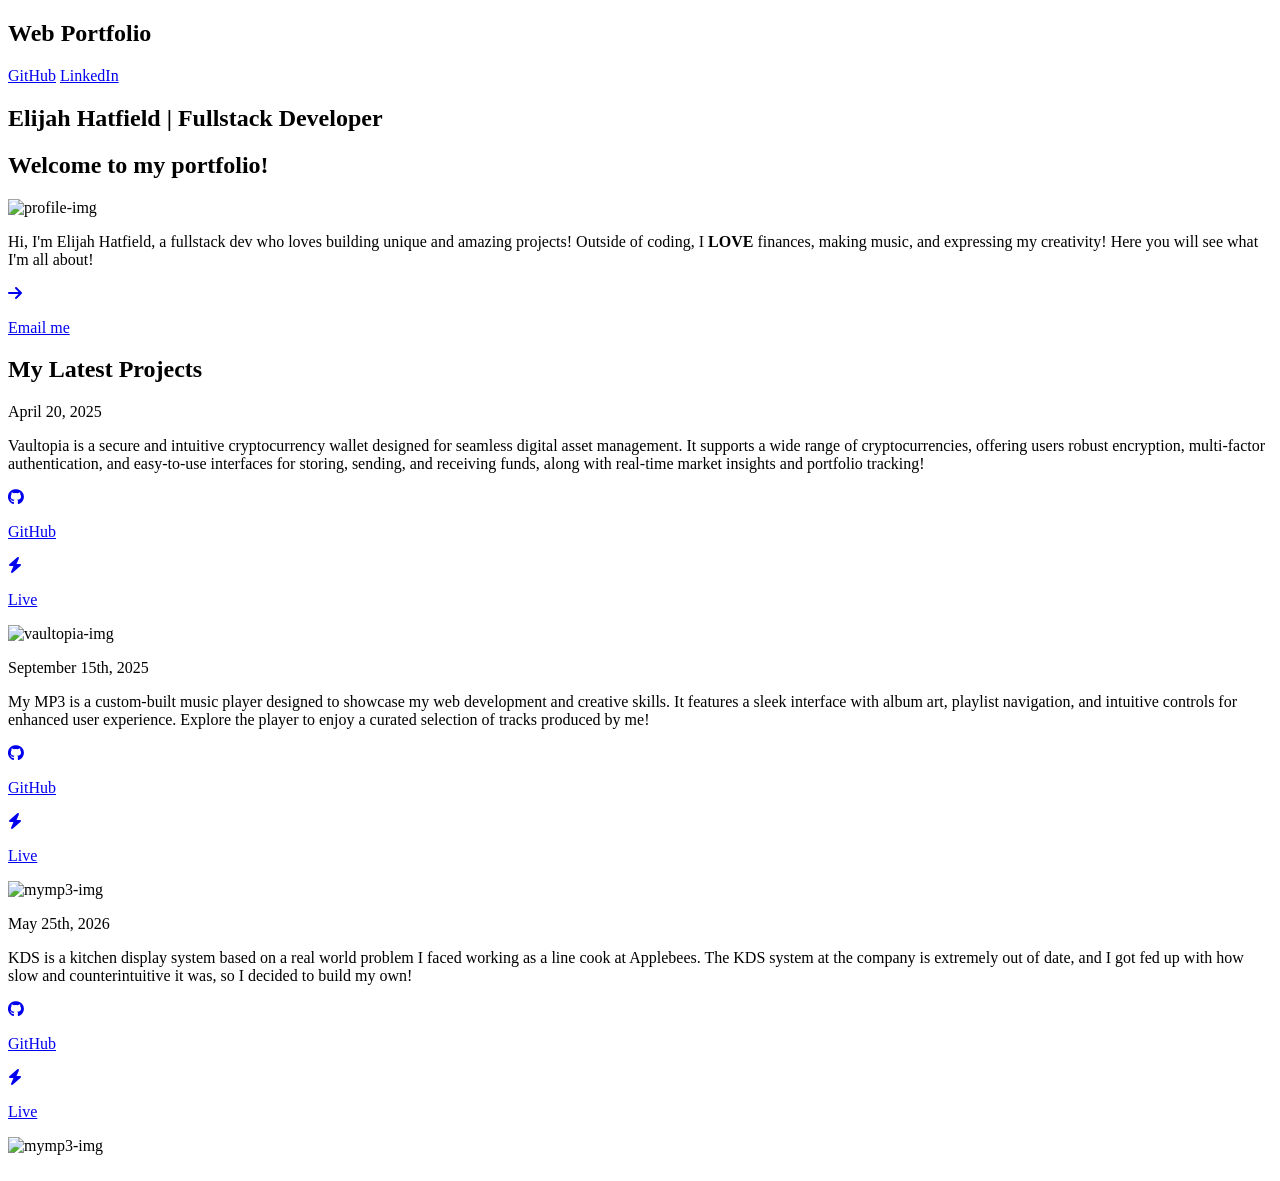
==== index.html @ 163bf34b "Update index.html" ====
<!DOCTYPE html>
<html lang="en">

<head>
    <meta charset="UTF-8">
    <meta name="viewport" content="width=device-width, initial-scale=1.0">
    <title>Elijah Hatfield</title>
    <link rel="preconnect" href="https://fonts.googleapis.com">
    <link rel="preconnect" href="https://fonts.gstatic.com" crossorigin>
    <link href="https://fonts.googleapis.com/css2?family=Inter:wght@100;200;300;400;500;600;700;800;900&display=swap"
        rel="stylesheet">
    <link rel="stylesheet" href="https://cdnjs.cloudflare.com/ajax/libs/font-awesome/6.5.1/css/all.min.css"
        integrity="sha512-DTOQO9RWCH3ppGqcWaEA1BIZOC6xxalwEsw9c2QQeAIftl+Vegovlnee1c9QX4TctnWMn13TZye+giMm8e2LwA=="
        crossorigin="anonymous" referrerpolicy="no-referrer" />

    <link rel="stylesheet" href="styles.css" />
    <!-- Particles.js -->
    <script src="https://cdn.jsdelivr.net/npm/tsparticles@2/tsparticles.bundle.min.js"></script>
    <div id="tsparticles"></div>
</head>

<body class="animate-on-load">
    <header>
        <h2><strong>Web Portfolio</strong></h2>
        <nav>
            <a class="darkerText link-hover" href="https://github.com/hatfiee4" target="_blank">GitHub</a>
            <a class="darkerText link-hover" href="https://www.linkedin.com/in/elijah-hatfield-850596313/" target="_blank">LinkedIn</a>
        </nav>
    </header>
    <main>
        <section>
            <div class="nameContainer">
                <h1><strong>Elijah Hatfield | Fullstack Developer</strong></h1>
                <h2 class="darkerText"><strong>Welcome to my portfolio!</strong></h2>
            </div>
            <div class="statsContainer">
                <div class="imgContainer">
                    <img src="./images/elijahhatfield.JPG" alt="profile-img" />
                </div>
                <div class="stats darkerText">
                </div>
            </div>
            <p class="aboutMe">Hi, I'm Elijah Hatfield, a fullstack dev who loves building unique and amazing projects! Outside of coding, I <strong>LOVE</strong> finances, making music, and expressing my creativity! Here you will see what I'm all about!</p>
            <div>
                <a href="mailto:elijahhatfield808@gmail.com" class="outreach darkerText link-hover">
                    <i class="fa-solid fa-arrow-right"></i>
                    <p>Email me</p>
                </a>
            </div>
        </section>
        <section class="projectContainer">
            <h1><strong>My Latest Projects</strong></h1>
            <div class="projectItem">
                
                <div>
                    <p class="darkerText">April 20, 2025</p>
                    <p>
                        Vaultopia is a secure and intuitive cryptocurrency wallet designed for seamless digital asset management. It supports a wide range of cryptocurrencies, offering users robust encryption, multi-factor authentication, and easy-to-use interfaces for storing, sending, and receiving funds, along with real-time market insights and portfolio tracking!</p>
                    <div class="linkContainer">
                        <a target="_blank" href="https://github.com/hatfiee4/Vaultopia" class="linkItem link-hover">
                            <div>
                                <i class="fa-brands fa-github"></i>
                            </div>
                            <p class="">GitHub</p>
                        </a>
                        <a target="_blank" href="https://www.swolenormous.smoljames.com" class="linkItem link-hover">
                            <div>
                                <i class="fa-solid fa-bolt"></i>
                            </div>
                            <p class=""> <a href="https://hatfiee4.github.io/Vaultopia/vaultovahome.html" class="linkItem link-hover"> Live</p>
                        </a>
                    </div>
                </div>
                <div>
                    <img src="./images/vaultopia5.png" alt="vaultopia-img" />
                </div>
            </div>
            </div>
            <div class="projectItem">
                <div>
                    <p class="darkerText">September 15th, 2025</p>
                    <p>My MP3 is a custom-built music player designed to showcase my web development and creative skills. It features a sleek interface with album art, playlist navigation, and intuitive controls for enhanced user experience. Explore the player to enjoy a curated selection of tracks produced by me! </p>
                    <div class="linkContainer">
                        <a target="_blank" href="https://github.com/hatfiee4/MyMp3" class="linkItem link-hover">
                            <div>
                                <i class="fa-brands fa-github"></i>
                            </div>
                            <p class="">GitHub</p>
                        </a>
                        <a target="_blank" href="https://swolenormous.smoljames.com/" class="linkItem link-hover">
                            <div>
                                <i class="fa-solid fa-bolt"></i>
                            </div>
                            <p class=""> <a href="https://hatfiee4.github.io/MyMp3/" class="linkItem link-hover"> Live</p>
                            
                        </a>
                    </div>
                </div>
                <div>
                    <img src="./images/MyMp32.png" alt="mymp3-img" />
                </div>
            </div>
            <div class="projectItem">
                <div>
                    <p class="darkerText">May 25th, 2026</p>
                    <p>KDS is a kitchen display system based on a real world problem I faced working as a line cook at Applebees. The KDS system at the company is extremely out of date, and I got fed up with how slow and counterintuitive it was, so I decided to build my own! </p>
                    <div class="linkContainer">
                        <a target="_blank" href="https://github.com/hatfiee4/KDS" class="linkItem link-hover">
                            <div>
                                <i class="fa-brands fa-github"></i>
                            </div>
                            <p class="">GitHub</p>
                        </a>
                        <a target="_blank" href="https://swolenormous.smoljames.com/" class="linkItem link-hover">
                            <div>
                                <i class="fa-solid fa-bolt"></i>
                            </div>
                            <p class=""> <a href="https://hatfiee4.github.io/KDS/" class="linkItem link-hover"> Live</p>
                        </a> 
                    </div>
                </div>
                <div>
                    <img src="./images/KDS.png" alt="mymp3-img" />
                </div>
            </div>
        </section>
    </main>
    <!-- Modal for enlarged images -->
    <div id="imageModal" class="image-modal">
        <img id="enlargedImage" src="" alt="" />
    </div>
    <script src="script.js"></script>
</body>

</html>
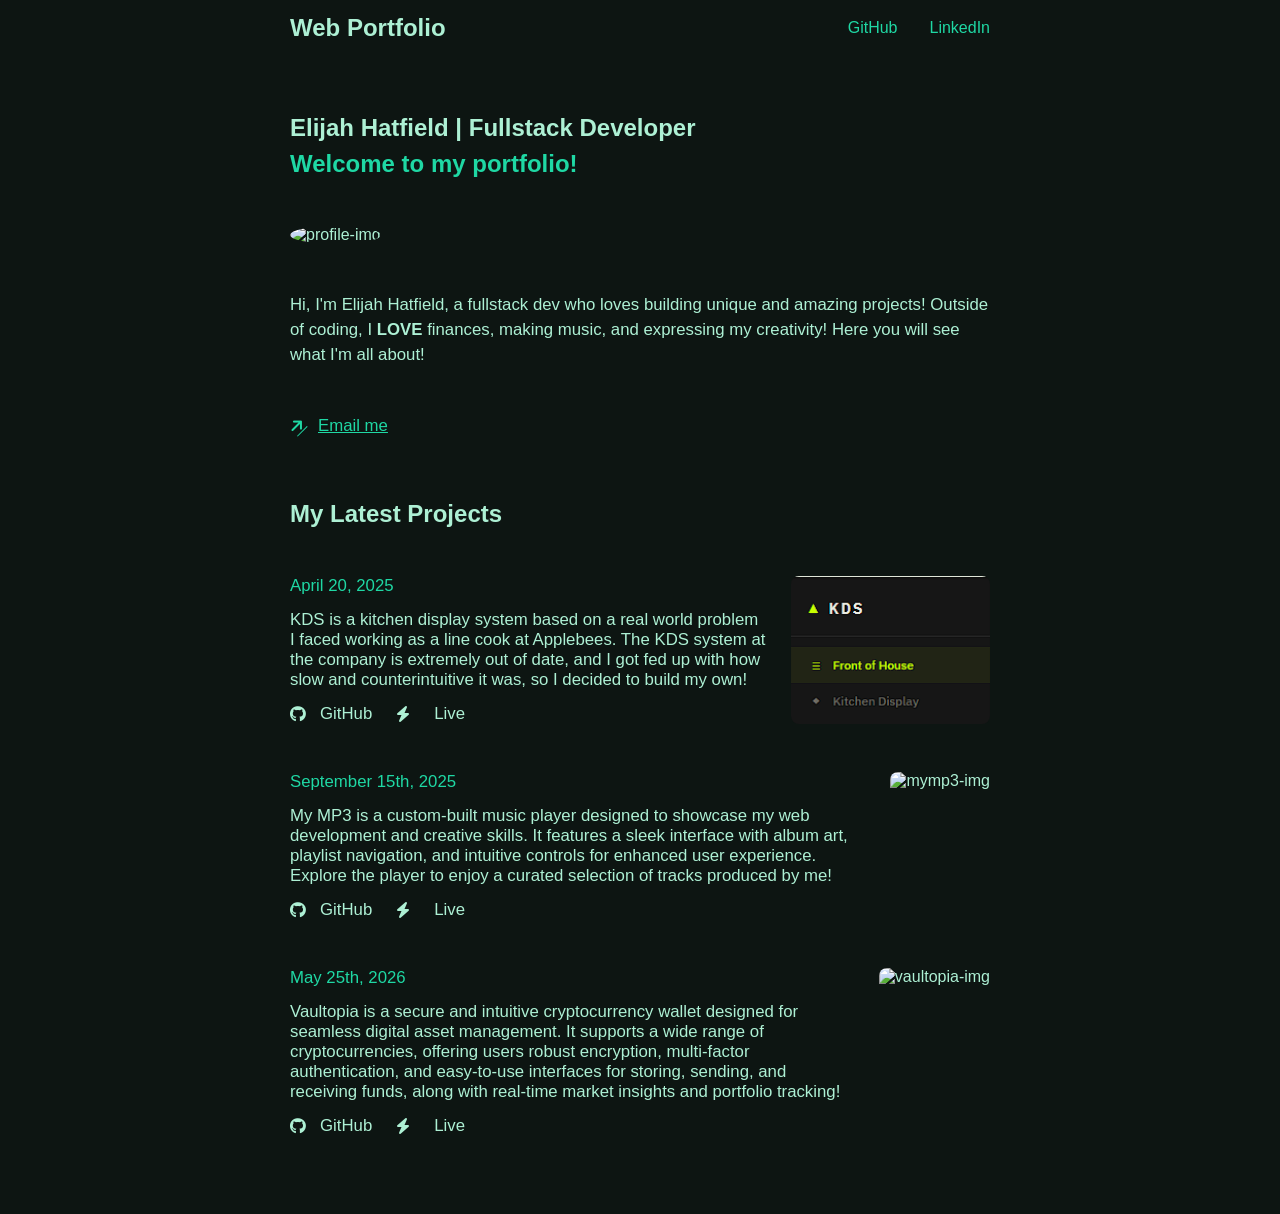
==== commit aaf50774: "Update index.html" ====
--- a/index.html
+++ b/index.html
@@ -54,10 +54,9 @@
                 
                 <div>
                     <p class="darkerText">April 20, 2025</p>
-                    <p>
-                        Vaultopia is a secure and intuitive cryptocurrency wallet designed for seamless digital asset management. It supports a wide range of cryptocurrencies, offering users robust encryption, multi-factor authentication, and easy-to-use interfaces for storing, sending, and receiving funds, along with real-time market insights and portfolio tracking!</p>
+                    <p>KDS is a kitchen display system based on a real world problem I faced working as a line cook at Applebees. The KDS system at the company is extremely out of date, and I got fed up with how slow and counterintuitive it was, so I decided to build my own!</p>
                     <div class="linkContainer">
-                        <a target="_blank" href="https://github.com/hatfiee4/Vaultopia" class="linkItem link-hover">
+                        <a target="_blank" href="https://github.com/hatfiee4/KDS" class="linkItem link-hover">
                             <div>
                                 <i class="fa-brands fa-github"></i>
                             </div>
@@ -67,12 +66,12 @@
                             <div>
                                 <i class="fa-solid fa-bolt"></i>
                             </div>
-                            <p class=""> <a href="https://hatfiee4.github.io/Vaultopia/vaultovahome.html" class="linkItem link-hover"> Live</p>
+                            <p class=""> <a href="https://hatfiee4.github.io/KDS/" class="linkItem link-hover"> Live</p>
                         </a>
                     </div>
                 </div>
                 <div>
-                    <img src="./images/vaultopia5.png" alt="vaultopia-img" />
+                    <img src="./images/KDS.png" alt="KDS-img" />
                 </div>
             </div>
             </div>
@@ -103,9 +102,9 @@
             <div class="projectItem">
                 <div>
                     <p class="darkerText">May 25th, 2026</p>
-                    <p>KDS is a kitchen display system based on a real world problem I faced working as a line cook at Applebees. The KDS system at the company is extremely out of date, and I got fed up with how slow and counterintuitive it was, so I decided to build my own! </p>
+                    <p>Vaultopia is a secure and intuitive cryptocurrency wallet designed for seamless digital asset management. It supports a wide range of cryptocurrencies, offering users robust encryption, multi-factor authentication, and easy-to-use interfaces for storing, sending, and receiving funds, along with real-time market insights and portfolio tracking! </p>
                     <div class="linkContainer">
-                        <a target="_blank" href="https://github.com/hatfiee4/KDS" class="linkItem link-hover">
+                        <a target="_blank" href="https://github.com/hatfiee4/Vaultopia" class="linkItem link-hover">
                             <div>
                                 <i class="fa-brands fa-github"></i>
                             </div>
@@ -115,12 +114,12 @@
                             <div>
                                 <i class="fa-solid fa-bolt"></i>
                             </div>
-                            <p class=""> <a href="https://hatfiee4.github.io/KDS/" class="linkItem link-hover"> Live</p>
+                            <p class=""> <a href="https://hatfiee4.github.io/Vaultopia/vaultovahome.html" class="linkItem link-hover"> Live</p>
                         </a> 
                     </div>
                 </div>
                 <div>
-                    <img src="./images/KDS.png" alt="mymp3-img" />
+                    <img src="./images/vaultopia5.png" alt="vaultopia-img" />
                 </div>
             </div>
         </section>
--- a/styles.css
+++ b/styles.css
@@ -0,0 +1,302 @@
+:root {
+    --primary-color: #adf0d4;
+    --secondary-color: #1fd8a4;
+    --bg-color: #0d1512;
+}
+
+* {
+    margin: 0;
+    padding: 0;
+    box-sizing: border-box;
+    font-family: 'Inter', sans-serif;
+    transition-duration: 200ms;
+}
+
+body {
+    background: var(--bg-color);
+    color: var(--primary-color);
+    min-height: 100vh;
+    display: flex;
+    flex-direction: column;
+    gap: 72px;
+    padding: 14px;
+}
+
+/* Opening animation */
+@keyframes fadeInUp {
+    from {
+        opacity: 0;
+        transform: translateY(20px);
+    }
+    to {
+        opacity: 1;
+        transform: translateY(0);
+    }
+}
+
+.animate-on-load {
+    animation: fadeInUp 0.8s ease-out forwards;
+}
+
+.darkerText {
+    color: var(--secondary-color);
+}
+
+header,
+main,
+footer {
+    max-width: 700px;
+    margin: 0 auto;
+    width: 100%;
+}
+
+p {
+    font-size: 1.05em;
+}
+
+header {
+    display: flex;
+    align-items: center;
+    justify-content: space-between;
+    gap: 14px;
+}
+
+nav {
+    color: var(--secondary-color);
+    display: flex;
+    align-items: center;
+    gap: 32px;
+}
+
+nav a {
+    cursor: pointer;
+    text-decoration: none;
+}
+
+/* Hover animation for links */
+.link-hover {
+    position: relative;
+}
+
+.link-hover::after {
+    content: '';
+    position: absolute;
+    width: 0;
+    height: 2px;
+    bottom: -2px;
+    left: 0;
+    background-color: var(--secondary-color);
+    transition: width 0.3s ease;
+}
+
+.link-hover:hover::after {
+    width: 100%;
+}
+
+.link-hover:hover {
+    transform: scale(1.05);
+    opacity: 1;
+    color: var(--primary-color);
+}
+
+main,
+section,
+.nameContainer {
+    display: flex;
+    flex-direction: column;
+}
+
+main {
+    gap: 64px;
+    padding-bottom: 64px;
+}
+
+section {
+    gap: 48px;
+}
+
+.nameContainer {
+    gap: 8px;
+}
+
+.statsContainer {
+    display: flex;
+    flex-direction: column;
+    align-items: stretch;
+    gap: 24px;
+}
+
+.imgContainer {
+    border-radius: 100%;
+    max-width: 114px;
+    overflow: hidden;
+    transition: transform 0.3s ease, box-shadow 0.3s ease;
+}
+
+.imgContainer:hover {
+    transform: scale(1.05);
+    box-shadow: 0 4px 8px rgba(0, 0, 0, 0.3);
+}
+
+.imgContainer img {
+    width: 100%;
+    aspect-ratio: 1/1;
+    object-fit: cover;
+}
+
+.stats {
+    display: flex;
+    flex-direction: column;
+    gap: 14px;
+}
+
+.stats>div {
+    flex: 1;
+    display: flex;
+    align-items: center;
+    gap: 8px;
+}
+
+.stats div i {
+    font-size: 1.4em;
+}
+
+.stats div div {
+    display: grid;
+    place-items: center;
+    min-width: 40px;
+}
+
+.aboutMe {
+    line-height: 1.5em;
+}
+
+.outreach {
+    display: flex;
+    align-items: center;
+    gap: 14px;
+    cursor: pointer;
+    width: fit-content;
+    margin-right: auto;
+}
+
+.outreach i {
+    transform: rotate(-45deg);
+}
+
+.projectContainer {
+    display: flex;
+    flex-direction: column;
+    gap: 48px;
+}
+
+.headerText {
+    margin-bottom: 24px;
+}
+
+.projectItem {
+    display: flex;
+    align-items: stretch;
+    gap: 24px;
+}
+
+.projectItem div:first-child {
+    display: flex;
+    flex-direction: column;
+    gap: 14px;
+    flex: 1;
+}
+
+.projectItem>div:last-child {
+    aspect-ratio: 16/9;
+    max-width: 30%;
+    overflow: hidden;
+    border-radius: 8px;
+    transition: transform 0.3s ease, box-shadow 0.3s ease;
+}
+
+.projectItem>div:last-child:hover {
+    transform: scale(1.05);
+    box-shadow: 0 4px 8px rgba(0, 0, 0, 0.3);
+}
+
+.projectItem>div:last-child img {
+    width: 100%;
+    height: 100%;
+    object-fit: cover;
+    cursor: zoom-in;
+    transition: opacity 0.3s ease;
+}
+
+.projectItem>div:last-child img:hover {
+    opacity: 0.9;
+}
+
+.linkContainer {
+    display: flex;
+    align-items: center;
+    gap: 24px;
+}
+
+.linkItem {
+    display: flex;
+    flex-direction: row !important;
+    align-items: center;
+    gap: 14px !important;
+    color: var(--primary-color);
+    text-decoration: none;
+    cursor: pointer;
+}
+
+/* Modal for enlarged image */
+.image-modal {
+    display: none;
+    position: fixed;
+    top: 0;
+    left: 0;
+    width: 100%;
+    height: 100%;
+    background: rgba(0, 0, 0, 0.8);
+    z-index: 1000;
+    justify-content: center;
+    align-items: center;
+    padding: 20px;
+}
+
+.image-modal img {
+    max-width: 90%;
+    max-height: 90%;
+    object-fit: contain;
+    border-radius: 8px;
+}
+
+.image-modal.active {
+    display: flex;
+}
+
+@media (min-width: 640px) {
+    .statsContainer {
+       
+
+        flex-direction: row;
+    }
+
+    .stats {
+        gap: 0px;
+    }
+
+    .aboutMe {
+        width: 100%;
+        margin-right: auto;
+    }
+}
+
+#tsparticles {
+    position: fixed;
+    width: 100%;
+    height: 100%;
+    top: 0;
+    left: 0;
+    z-index: -1;
+    pointer-events: none;
+}
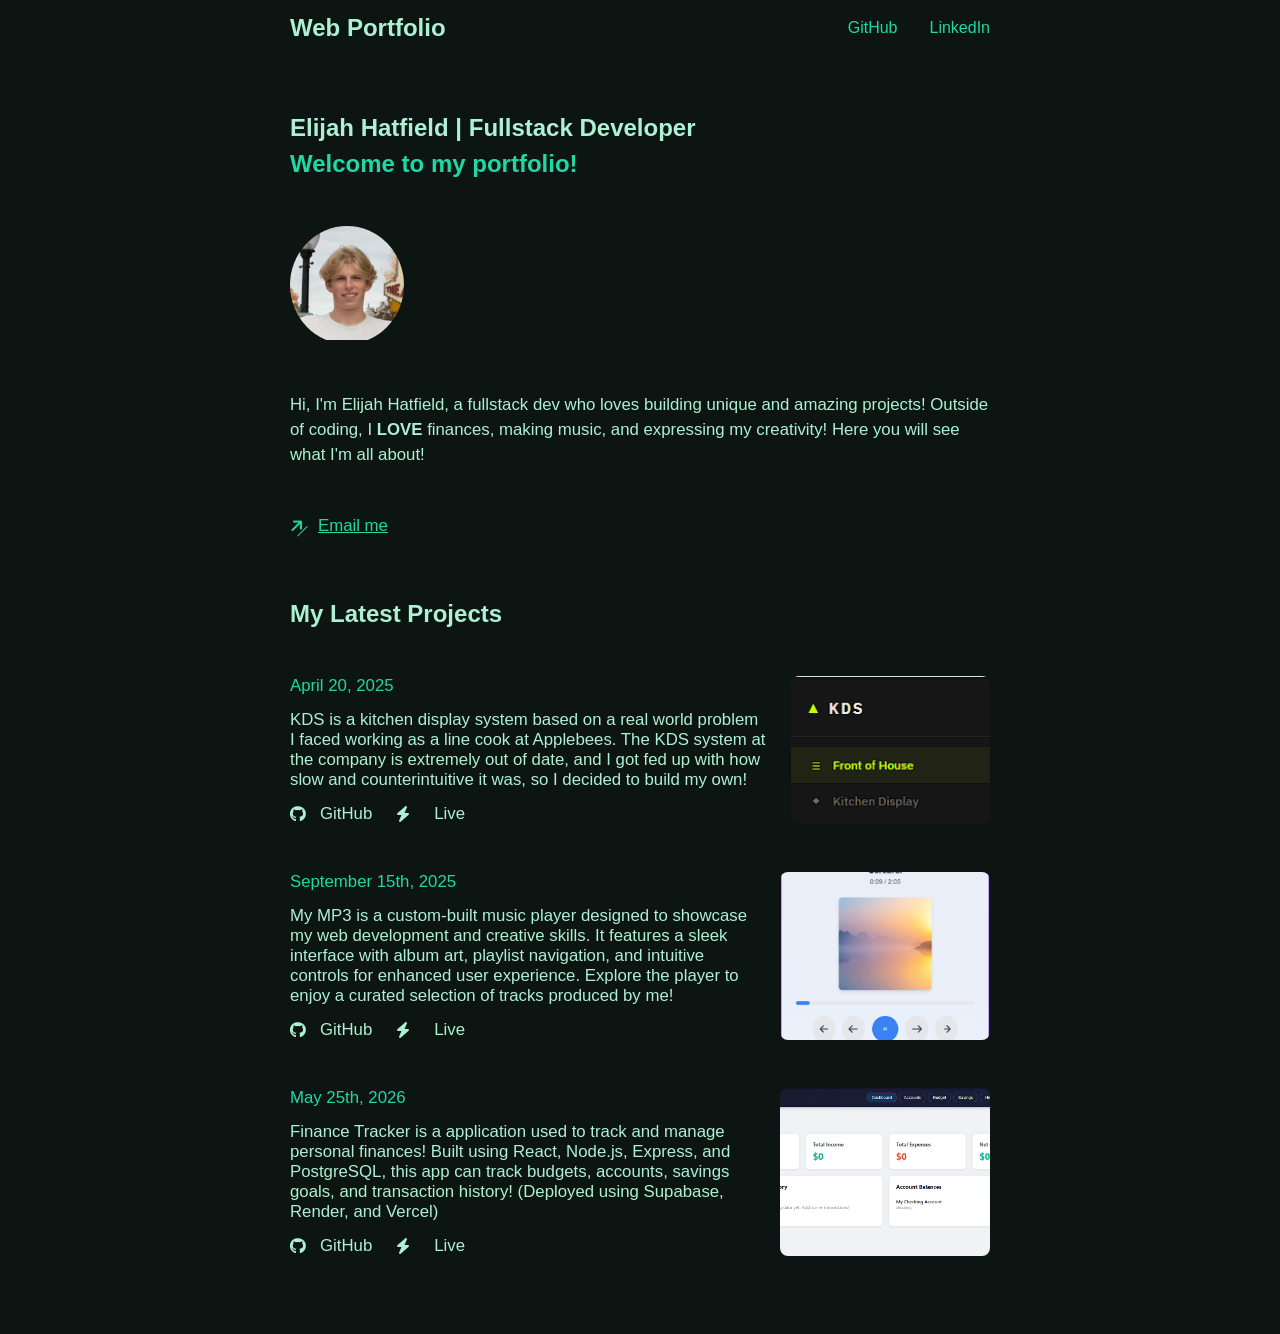
==== commit 3b1c0468: "Update portfolio" ====
--- a/index.html
+++ b/index.html
@@ -1,134 +1,134 @@
-<!DOCTYPE html>
-<html lang="en">
-
-<head>
-    <meta charset="UTF-8">
-    <meta name="viewport" content="width=device-width, initial-scale=1.0">
-    <title>Elijah Hatfield</title>
-    <link rel="preconnect" href="https://fonts.googleapis.com">
-    <link rel="preconnect" href="https://fonts.gstatic.com" crossorigin>
-    <link href="https://fonts.googleapis.com/css2?family=Inter:wght@100;200;300;400;500;600;700;800;900&display=swap"
-        rel="stylesheet">
-    <link rel="stylesheet" href="https://cdnjs.cloudflare.com/ajax/libs/font-awesome/6.5.1/css/all.min.css"
-        integrity="sha512-DTOQO9RWCH3ppGqcWaEA1BIZOC6xxalwEsw9c2QQeAIftl+Vegovlnee1c9QX4TctnWMn13TZye+giMm8e2LwA=="
-        crossorigin="anonymous" referrerpolicy="no-referrer" />
-
-    <link rel="stylesheet" href="styles.css" />
-    <!-- Particles.js -->
-    <script src="https://cdn.jsdelivr.net/npm/tsparticles@2/tsparticles.bundle.min.js"></script>
-    <div id="tsparticles"></div>
-</head>
-
-<body class="animate-on-load">
-    <header>
-        <h2><strong>Web Portfolio</strong></h2>
-        <nav>
-            <a class="darkerText link-hover" href="https://github.com/hatfiee4" target="_blank">GitHub</a>
-            <a class="darkerText link-hover" href="https://www.linkedin.com/in/elijah-hatfield-850596313/" target="_blank">LinkedIn</a>
-        </nav>
-    </header>
-    <main>
-        <section>
-            <div class="nameContainer">
-                <h1><strong>Elijah Hatfield | Fullstack Developer</strong></h1>
-                <h2 class="darkerText"><strong>Welcome to my portfolio!</strong></h2>
-            </div>
-            <div class="statsContainer">
-                <div class="imgContainer">
-                    <img src="./images/elijahhatfield.JPG" alt="profile-img" />
-                </div>
-                <div class="stats darkerText">
-                </div>
-            </div>
-            <p class="aboutMe">Hi, I'm Elijah Hatfield, a fullstack dev who loves building unique and amazing projects! Outside of coding, I <strong>LOVE</strong> finances, making music, and expressing my creativity! Here you will see what I'm all about!</p>
-            <div>
-                <a href="mailto:elijahhatfield808@gmail.com" class="outreach darkerText link-hover">
-                    <i class="fa-solid fa-arrow-right"></i>
-                    <p>Email me</p>
-                </a>
-            </div>
-        </section>
-        <section class="projectContainer">
-            <h1><strong>My Latest Projects</strong></h1>
-            <div class="projectItem">
-                
-                <div>
-                    <p class="darkerText">April 20, 2025</p>
-                    <p>KDS is a kitchen display system based on a real world problem I faced working as a line cook at Applebees. The KDS system at the company is extremely out of date, and I got fed up with how slow and counterintuitive it was, so I decided to build my own!</p>
-                    <div class="linkContainer">
-                        <a target="_blank" href="https://github.com/hatfiee4/KDS" class="linkItem link-hover">
-                            <div>
-                                <i class="fa-brands fa-github"></i>
-                            </div>
-                            <p class="">GitHub</p>
-                        </a>
-                        <a target="_blank" href="https://www.swolenormous.smoljames.com" class="linkItem link-hover">
-                            <div>
-                                <i class="fa-solid fa-bolt"></i>
-                            </div>
-                            <p class=""> <a href="https://hatfiee4.github.io/KDS/" class="linkItem link-hover"> Live</p>
-                        </a>
-                    </div>
-                </div>
-                <div>
-                    <img src="./images/KDS.png" alt="KDS-img" />
-                </div>
-            </div>
-            </div>
-            <div class="projectItem">
-                <div>
-                    <p class="darkerText">September 15th, 2025</p>
-                    <p>My MP3 is a custom-built music player designed to showcase my web development and creative skills. It features a sleek interface with album art, playlist navigation, and intuitive controls for enhanced user experience. Explore the player to enjoy a curated selection of tracks produced by me! </p>
-                    <div class="linkContainer">
-                        <a target="_blank" href="https://github.com/hatfiee4/MyMp3" class="linkItem link-hover">
-                            <div>
-                                <i class="fa-brands fa-github"></i>
-                            </div>
-                            <p class="">GitHub</p>
-                        </a>
-                        <a target="_blank" href="https://swolenormous.smoljames.com/" class="linkItem link-hover">
-                            <div>
-                                <i class="fa-solid fa-bolt"></i>
-                            </div>
-                            <p class=""> <a href="https://hatfiee4.github.io/MyMp3/" class="linkItem link-hover"> Live</p>
-                            
-                        </a>
-                    </div>
-                </div>
-                <div>
-                    <img src="./images/MyMp32.png" alt="mymp3-img" />
-                </div>
-            </div>
-            <div class="projectItem">
-                <div>
-                    <p class="darkerText">May 25th, 2026</p>
-                    <p>Vaultopia is a secure and intuitive cryptocurrency wallet designed for seamless digital asset management. It supports a wide range of cryptocurrencies, offering users robust encryption, multi-factor authentication, and easy-to-use interfaces for storing, sending, and receiving funds, along with real-time market insights and portfolio tracking! </p>
-                    <div class="linkContainer">
-                        <a target="_blank" href="https://github.com/hatfiee4/Vaultopia" class="linkItem link-hover">
-                            <div>
-                                <i class="fa-brands fa-github"></i>
-                            </div>
-                            <p class="">GitHub</p>
-                        </a>
-                        <a target="_blank" href="https://swolenormous.smoljames.com/" class="linkItem link-hover">
-                            <div>
-                                <i class="fa-solid fa-bolt"></i>
-                            </div>
-                            <p class=""> <a href="https://hatfiee4.github.io/Vaultopia/vaultovahome.html" class="linkItem link-hover"> Live</p>
-                        </a> 
-                    </div>
-                </div>
-                <div>
-                    <img src="./images/vaultopia5.png" alt="vaultopia-img" />
-                </div>
-            </div>
-        </section>
-    </main>
-    <!-- Modal for enlarged images -->
-    <div id="imageModal" class="image-modal">
-        <img id="enlargedImage" src="" alt="" />
-    </div>
-    <script src="script.js"></script>
-</body>
-
-</html>
+<!DOCTYPE html>
+<html lang="en">
+
+<head>
+    <meta charset="UTF-8">
+    <meta name="viewport" content="width=device-width, initial-scale=1.0">
+    <title>Elijah Hatfield</title>
+    <link rel="preconnect" href="https://fonts.googleapis.com">
+    <link rel="preconnect" href="https://fonts.gstatic.com" crossorigin>
+    <link href="https://fonts.googleapis.com/css2?family=Inter:wght@100;200;300;400;500;600;700;800;900&display=swap"
+        rel="stylesheet">
+    <link rel="stylesheet" href="https://cdnjs.cloudflare.com/ajax/libs/font-awesome/6.5.1/css/all.min.css"
+        integrity="sha512-DTOQO9RWCH3ppGqcWaEA1BIZOC6xxalwEsw9c2QQeAIftl+Vegovlnee1c9QX4TctnWMn13TZye+giMm8e2LwA=="
+        crossorigin="anonymous" referrerpolicy="no-referrer" />
+
+    <link rel="stylesheet" href="styles.css" />
+    <!-- Particles.js -->
+    <script src="https://cdn.jsdelivr.net/npm/tsparticles@2/tsparticles.bundle.min.js"></script>
+    <div id="tsparticles"></div>
+</head>
+
+<body class="animate-on-load">
+    <header>
+        <h2><strong>Web Portfolio</strong></h2>
+        <nav>
+            <a class="darkerText link-hover" href="https://github.com/hatfiee4" target="_blank">GitHub</a>
+            <a class="darkerText link-hover" href="https://www.linkedin.com/in/elijah-hatfield-850596313/" target="_blank">LinkedIn</a>
+        </nav>
+    </header>
+    <main>
+        <section>
+            <div class="nameContainer">
+                <h1><strong>Elijah Hatfield | Fullstack Developer</strong></h1>
+                <h2 class="darkerText"><strong>Welcome to my portfolio!</strong></h2>
+            </div>
+            <div class="statsContainer">
+                <div class="imgContainer">
+                    <img src="./images/elijahhatfield.JPG" alt="profile-img" />
+                </div>
+                <div class="stats darkerText">
+                </div>
+            </div>
+            <p class="aboutMe">Hi, I'm Elijah Hatfield, a fullstack dev who loves building unique and amazing projects! Outside of coding, I <strong>LOVE</strong> finances, making music, and expressing my creativity! Here you will see what I'm all about!</p>
+            <div>
+                <a href="mailto:elijahhatfield808@gmail.com" class="outreach darkerText link-hover">
+                    <i class="fa-solid fa-arrow-right"></i>
+                    <p>Email me</p>
+                </a>
+            </div>
+        </section>
+        <section class="projectContainer">
+            <h1><strong>My Latest Projects</strong></h1>
+            <div class="projectItem">
+                
+                <div>
+                    <p class="darkerText">April 20, 2025</p>
+                    <p>KDS is a kitchen display system based on a real world problem I faced working as a line cook at Applebees. The KDS system at the company is extremely out of date, and I got fed up with how slow and counterintuitive it was, so I decided to build my own!</p>
+                    <div class="linkContainer">
+                        <a target="_blank" href="https://github.com/hatfiee4/KDS" class="linkItem link-hover">
+                            <div>
+                                <i class="fa-brands fa-github"></i>
+                            </div>
+                            <p class="">GitHub</p>
+                        </a>
+                        <a target="_blank" href="https://www.swolenormous.smoljames.com" class="linkItem link-hover">
+                            <div>
+                                <i class="fa-solid fa-bolt"></i>
+                            </div>
+                            <p class=""> <a href="https://hatfiee4.github.io/KDS/" class="linkItem link-hover"> Live</p>
+                        </a>
+                    </div>
+                </div>
+                <div>
+                    <img src="./images/KDS.png" alt="KDS-img" />
+                </div>
+            </div>
+            </div>
+            <div class="projectItem">
+                <div>
+                    <p class="darkerText">September 15th, 2025</p>
+                    <p>My MP3 is a custom-built music player designed to showcase my web development and creative skills. It features a sleek interface with album art, playlist navigation, and intuitive controls for enhanced user experience. Explore the player to enjoy a curated selection of tracks produced by me! </p>
+                    <div class="linkContainer">
+                        <a target="_blank" href="https://github.com/hatfiee4/MyMp3" class="linkItem link-hover">
+                            <div>
+                                <i class="fa-brands fa-github"></i>
+                            </div>
+                            <p class="">GitHub</p>
+                        </a>
+                        <a target="_blank" href="https://swolenormous.smoljames.com/" class="linkItem link-hover">
+                            <div>
+                                <i class="fa-solid fa-bolt"></i>
+                            </div>
+                            <p class=""> <a href="https://hatfiee4.github.io/MyMp3/" class="linkItem link-hover"> Live</p>
+                            
+                        </a>
+                    </div>
+                </div>
+                <div>
+                    <img src="./images/MyMp32.png" alt="mymp3-img" />
+                </div>
+            </div>
+            <div class="projectItem">
+                <div>
+                    <p class="darkerText">May 25th, 2026</p>
+                    <p>Finance Tracker is a application used to track and manage personal finances! Built using React, Node.js, Express, and PostgreSQL, this app can track budgets, accounts, savings goals, and transaction history! (Deployed using Supabase, Render, and Vercel)  </p>
+                    <div class="linkContainer">
+                        <a target="_blank" href="https://github.com/hatfiee4/finance-tracker" class="linkItem link-hover">
+                            <div>
+                                <i class="fa-brands fa-github"></i>
+                            </div>
+                            <p class="">GitHub</p>
+                        </a>
+                        <a target="_blank" href="https://swolenormous.smoljames.com/" class="linkItem link-hover">
+                            <div>
+                                <i class="fa-solid fa-bolt"></i>
+                            </div>
+                            <p class=""> <a href="https://finance-tracker-nu-taupe.vercel.app/" class="linkItem link-hover"> Live</p>
+                        </a> 
+                    </div>
+                </div>
+                <div>
+                    <img src="./images/financetracker1.png" alt="vaultopia-img" />
+                </div>
+            </div>
+        </section>
+    </main>
+    <!-- Modal for enlarged images -->
+    <div id="imageModal" class="image-modal">
+        <img id="enlargedImage" src="" alt="" />
+    </div>
+    <script src="script.js"></script>
+</body>
+
+</html>
--- a/styles.css
+++ b/styles.css
@@ -1,302 +1,302 @@
-:root {
-    --primary-color: #adf0d4;
-    --secondary-color: #1fd8a4;
-    --bg-color: #0d1512;
-}
-
-* {
-    margin: 0;
-    padding: 0;
-    box-sizing: border-box;
-    font-family: 'Inter', sans-serif;
-    transition-duration: 200ms;
-}
-
-body {
-    background: var(--bg-color);
-    color: var(--primary-color);
-    min-height: 100vh;
-    display: flex;
-    flex-direction: column;
-    gap: 72px;
-    padding: 14px;
-}
-
-/* Opening animation */
-@keyframes fadeInUp {
-    from {
-        opacity: 0;
-        transform: translateY(20px);
-    }
-    to {
-        opacity: 1;
-        transform: translateY(0);
-    }
-}
-
-.animate-on-load {
-    animation: fadeInUp 0.8s ease-out forwards;
-}
-
-.darkerText {
-    color: var(--secondary-color);
-}
-
-header,
-main,
-footer {
-    max-width: 700px;
-    margin: 0 auto;
-    width: 100%;
-}
-
-p {
-    font-size: 1.05em;
-}
-
-header {
-    display: flex;
-    align-items: center;
-    justify-content: space-between;
-    gap: 14px;
-}
-
-nav {
-    color: var(--secondary-color);
-    display: flex;
-    align-items: center;
-    gap: 32px;
-}
-
-nav a {
-    cursor: pointer;
-    text-decoration: none;
-}
-
-/* Hover animation for links */
-.link-hover {
-    position: relative;
-}
-
-.link-hover::after {
-    content: '';
-    position: absolute;
-    width: 0;
-    height: 2px;
-    bottom: -2px;
-    left: 0;
-    background-color: var(--secondary-color);
-    transition: width 0.3s ease;
-}
-
-.link-hover:hover::after {
-    width: 100%;
-}
-
-.link-hover:hover {
-    transform: scale(1.05);
-    opacity: 1;
-    color: var(--primary-color);
-}
-
-main,
-section,
-.nameContainer {
-    display: flex;
-    flex-direction: column;
-}
-
-main {
-    gap: 64px;
-    padding-bottom: 64px;
-}
-
-section {
-    gap: 48px;
-}
-
-.nameContainer {
-    gap: 8px;
-}
-
-.statsContainer {
-    display: flex;
-    flex-direction: column;
-    align-items: stretch;
-    gap: 24px;
-}
-
-.imgContainer {
-    border-radius: 100%;
-    max-width: 114px;
-    overflow: hidden;
-    transition: transform 0.3s ease, box-shadow 0.3s ease;
-}
-
-.imgContainer:hover {
-    transform: scale(1.05);
-    box-shadow: 0 4px 8px rgba(0, 0, 0, 0.3);
-}
-
-.imgContainer img {
-    width: 100%;
-    aspect-ratio: 1/1;
-    object-fit: cover;
-}
-
-.stats {
-    display: flex;
-    flex-direction: column;
-    gap: 14px;
-}
-
-.stats>div {
-    flex: 1;
-    display: flex;
-    align-items: center;
-    gap: 8px;
-}
-
-.stats div i {
-    font-size: 1.4em;
-}
-
-.stats div div {
-    display: grid;
-    place-items: center;
-    min-width: 40px;
-}
-
-.aboutMe {
-    line-height: 1.5em;
-}
-
-.outreach {
-    display: flex;
-    align-items: center;
-    gap: 14px;
-    cursor: pointer;
-    width: fit-content;
-    margin-right: auto;
-}
-
-.outreach i {
-    transform: rotate(-45deg);
-}
-
-.projectContainer {
-    display: flex;
-    flex-direction: column;
-    gap: 48px;
-}
-
-.headerText {
-    margin-bottom: 24px;
-}
-
-.projectItem {
-    display: flex;
-    align-items: stretch;
-    gap: 24px;
-}
-
-.projectItem div:first-child {
-    display: flex;
-    flex-direction: column;
-    gap: 14px;
-    flex: 1;
-}
-
-.projectItem>div:last-child {
-    aspect-ratio: 16/9;
-    max-width: 30%;
-    overflow: hidden;
-    border-radius: 8px;
-    transition: transform 0.3s ease, box-shadow 0.3s ease;
-}
-
-.projectItem>div:last-child:hover {
-    transform: scale(1.05);
-    box-shadow: 0 4px 8px rgba(0, 0, 0, 0.3);
-}
-
-.projectItem>div:last-child img {
-    width: 100%;
-    height: 100%;
-    object-fit: cover;
-    cursor: zoom-in;
-    transition: opacity 0.3s ease;
-}
-
-.projectItem>div:last-child img:hover {
-    opacity: 0.9;
-}
-
-.linkContainer {
-    display: flex;
-    align-items: center;
-    gap: 24px;
-}
-
-.linkItem {
-    display: flex;
-    flex-direction: row !important;
-    align-items: center;
-    gap: 14px !important;
-    color: var(--primary-color);
-    text-decoration: none;
-    cursor: pointer;
-}
-
-/* Modal for enlarged image */
-.image-modal {
-    display: none;
-    position: fixed;
-    top: 0;
-    left: 0;
-    width: 100%;
-    height: 100%;
-    background: rgba(0, 0, 0, 0.8);
-    z-index: 1000;
-    justify-content: center;
-    align-items: center;
-    padding: 20px;
-}
-
-.image-modal img {
-    max-width: 90%;
-    max-height: 90%;
-    object-fit: contain;
-    border-radius: 8px;
-}
-
-.image-modal.active {
-    display: flex;
-}
-
-@media (min-width: 640px) {
-    .statsContainer {
-       
-
-        flex-direction: row;
-    }
-
-    .stats {
-        gap: 0px;
-    }
-
-    .aboutMe {
-        width: 100%;
-        margin-right: auto;
-    }
-}
-
-#tsparticles {
-    position: fixed;
-    width: 100%;
-    height: 100%;
-    top: 0;
-    left: 0;
-    z-index: -1;
-    pointer-events: none;
-}
+:root {
+    --primary-color: #adf0d4;
+    --secondary-color: #1fd8a4;
+    --bg-color: #0d1512;
+}
+
+* {
+    margin: 0;
+    padding: 0;
+    box-sizing: border-box;
+    font-family: 'Inter', sans-serif;
+    transition-duration: 200ms;
+}
+
+body {
+    background: var(--bg-color);
+    color: var(--primary-color);
+    min-height: 100vh;
+    display: flex;
+    flex-direction: column;
+    gap: 72px;
+    padding: 14px;
+}
+
+/* Opening animation */
+@keyframes fadeInUp {
+    from {
+        opacity: 0;
+        transform: translateY(20px);
+    }
+    to {
+        opacity: 1;
+        transform: translateY(0);
+    }
+}
+
+.animate-on-load {
+    animation: fadeInUp 0.8s ease-out forwards;
+}
+
+.darkerText {
+    color: var(--secondary-color);
+}
+
+header,
+main,
+footer {
+    max-width: 700px;
+    margin: 0 auto;
+    width: 100%;
+}
+
+p {
+    font-size: 1.05em;
+}
+
+header {
+    display: flex;
+    align-items: center;
+    justify-content: space-between;
+    gap: 14px;
+}
+
+nav {
+    color: var(--secondary-color);
+    display: flex;
+    align-items: center;
+    gap: 32px;
+}
+
+nav a {
+    cursor: pointer;
+    text-decoration: none;
+}
+
+/* Hover animation for links */
+.link-hover {
+    position: relative;
+}
+
+.link-hover::after {
+    content: '';
+    position: absolute;
+    width: 0;
+    height: 2px;
+    bottom: -2px;
+    left: 0;
+    background-color: var(--secondary-color);
+    transition: width 0.3s ease;
+}
+
+.link-hover:hover::after {
+    width: 100%;
+}
+
+.link-hover:hover {
+    transform: scale(1.05);
+    opacity: 1;
+    color: var(--primary-color);
+}
+
+main,
+section,
+.nameContainer {
+    display: flex;
+    flex-direction: column;
+}
+
+main {
+    gap: 64px;
+    padding-bottom: 64px;
+}
+
+section {
+    gap: 48px;
+}
+
+.nameContainer {
+    gap: 8px;
+}
+
+.statsContainer {
+    display: flex;
+    flex-direction: column;
+    align-items: stretch;
+    gap: 24px;
+}
+
+.imgContainer {
+    border-radius: 100%;
+    max-width: 114px;
+    overflow: hidden;
+    transition: transform 0.3s ease, box-shadow 0.3s ease;
+}
+
+.imgContainer:hover {
+    transform: scale(1.05);
+    box-shadow: 0 4px 8px rgba(0, 0, 0, 0.3);
+}
+
+.imgContainer img {
+    width: 100%;
+    aspect-ratio: 1/1;
+    object-fit: cover;
+}
+
+.stats {
+    display: flex;
+    flex-direction: column;
+    gap: 14px;
+}
+
+.stats>div {
+    flex: 1;
+    display: flex;
+    align-items: center;
+    gap: 8px;
+}
+
+.stats div i {
+    font-size: 1.4em;
+}
+
+.stats div div {
+    display: grid;
+    place-items: center;
+    min-width: 40px;
+}
+
+.aboutMe {
+    line-height: 1.5em;
+}
+
+.outreach {
+    display: flex;
+    align-items: center;
+    gap: 14px;
+    cursor: pointer;
+    width: fit-content;
+    margin-right: auto;
+}
+
+.outreach i {
+    transform: rotate(-45deg);
+}
+
+.projectContainer {
+    display: flex;
+    flex-direction: column;
+    gap: 48px;
+}
+
+.headerText {
+    margin-bottom: 24px;
+}
+
+.projectItem {
+    display: flex;
+    align-items: stretch;
+    gap: 24px;
+}
+
+.projectItem div:first-child {
+    display: flex;
+    flex-direction: column;
+    gap: 14px;
+    flex: 1;
+}
+
+.projectItem>div:last-child {
+    aspect-ratio: 16/9;
+    max-width: 30%;
+    overflow: hidden;
+    border-radius: 8px;
+    transition: transform 0.3s ease, box-shadow 0.3s ease;
+}
+
+.projectItem>div:last-child:hover {
+    transform: scale(1.05);
+    box-shadow: 0 4px 8px rgba(0, 0, 0, 0.3);
+}
+
+.projectItem>div:last-child img {
+    width: 100%;
+    height: 100%;
+    object-fit: cover;
+    cursor: zoom-in;
+    transition: opacity 0.3s ease;
+}
+
+.projectItem>div:last-child img:hover {
+    opacity: 0.9;
+}
+
+.linkContainer {
+    display: flex;
+    align-items: center;
+    gap: 24px;
+}
+
+.linkItem {
+    display: flex;
+    flex-direction: row !important;
+    align-items: center;
+    gap: 14px !important;
+    color: var(--primary-color);
+    text-decoration: none;
+    cursor: pointer;
+}
+
+/* Modal for enlarged image */
+.image-modal {
+    display: none;
+    position: fixed;
+    top: 0;
+    left: 0;
+    width: 100%;
+    height: 100%;
+    background: rgba(0, 0, 0, 0.8);
+    z-index: 1000;
+    justify-content: center;
+    align-items: center;
+    padding: 20px;
+}
+
+.image-modal img {
+    max-width: 90%;
+    max-height: 90%;
+    object-fit: contain;
+    border-radius: 8px;
+}
+
+.image-modal.active {
+    display: flex;
+}
+
+@media (min-width: 640px) {
+    .statsContainer {
+       
+
+        flex-direction: row;
+    }
+
+    .stats {
+        gap: 0px;
+    }
+
+    .aboutMe {
+        width: 100%;
+        margin-right: auto;
+    }
+}
+
+#tsparticles {
+    position: fixed;
+    width: 100%;
+    height: 100%;
+    top: 0;
+    left: 0;
+    z-index: -1;
+    pointer-events: none;
+}
